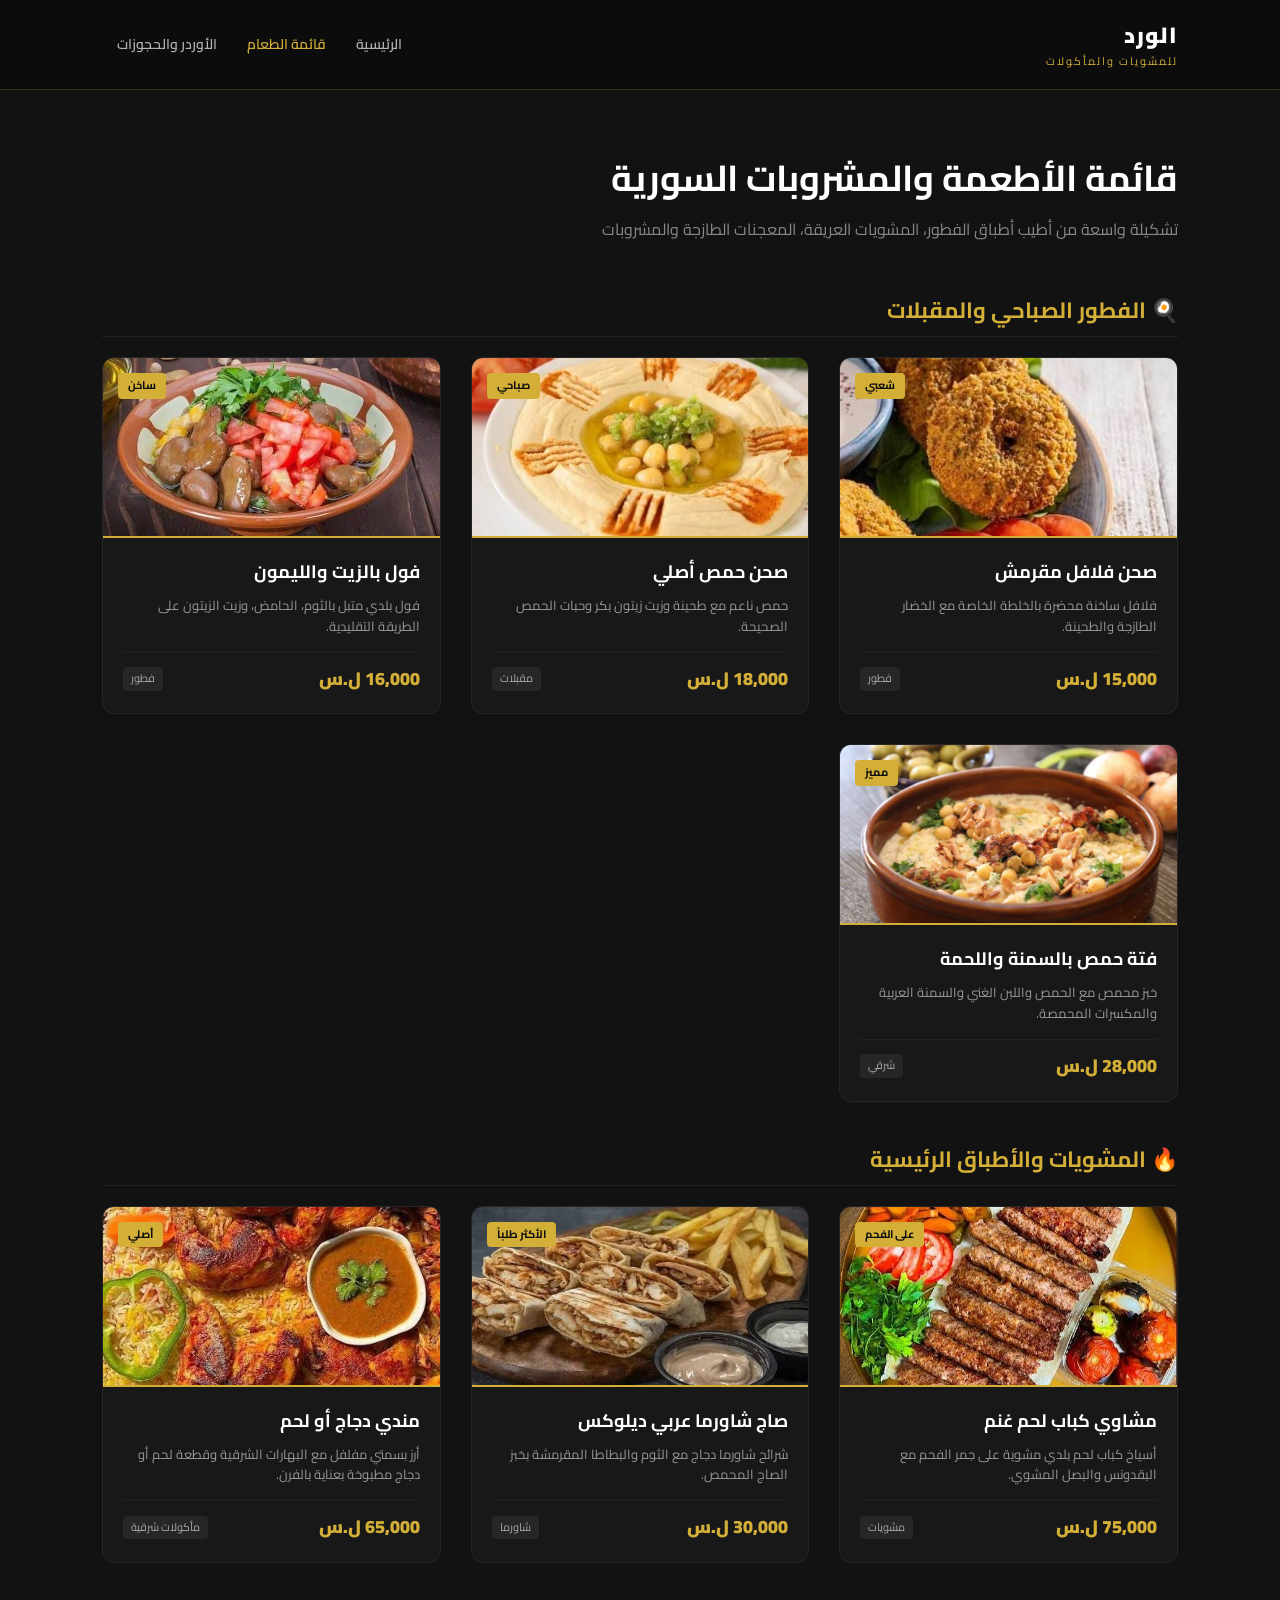
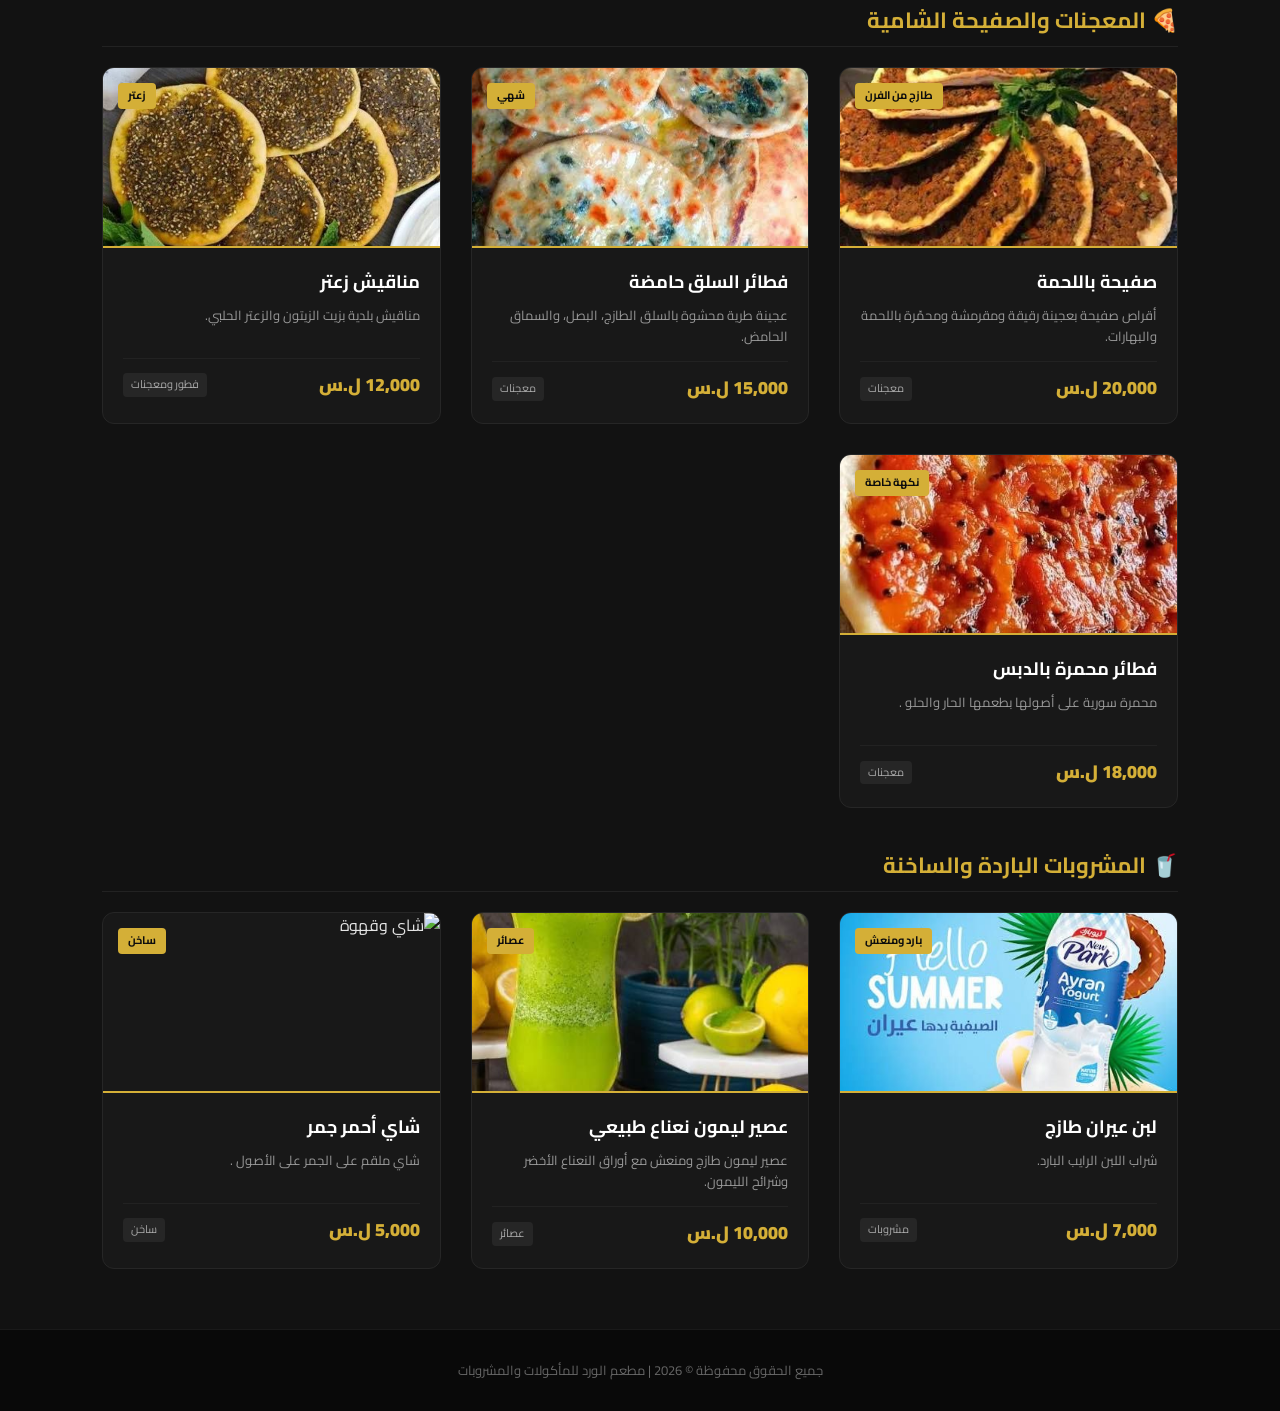
==== menu.html @ 58555790 "Add files via upload" ====
<!DOCTYPE html>
<html lang="ar" dir="rtl">

<head>
    <meta charset="UTF-8">
    <meta name="viewport" content="width=device-width, initial-scale=1.0">
    <title>مطعم الورد | قائمة الطعام والمشروبات</title>
    <link rel="stylesheet" href="style.css">
    <link href="https://fonts.googleapis.com/css2?family=Cairo:wght@300;400;600;700;900&display=swap" rel="stylesheet">
</head>

<body>

    <header class="navbar">
        <div class="logo">الورد <span>للمشويات والمأكولات</span></div>
        <nav class="nav-links">
            <a href="index.html">الرئيسية</a>
            <a href="menu.html" class="active">قائمة الطعام</a>
            <a href="order.html">الأوردر والحجوزات</a>
        </nav>
    </header>

    <div class="page-container">
        <div class="section-title">
            <h2>قائمة الأطعمة والمشروبات السورية</h2>
            <p>تشكيلة واسعة من أطيب أطباق الفطور، المشويات العريقة، المعجنات الطازجة والمشروبات</p>
        </div>

        <!-- قسم الفطور الصباحي والمقبلات -->
        <h3 class="category-heading">🍳 الفطور الصباحي والمقبلات</h3>
        <div class="menu-grid">
            <div class="menu-card">
                <div class="dish-badge">شعبي</div>
                <img src="images/فلافل.jpg" alt="فلافل" class="dish-photo">
                <div class="dish-info">
                    <h3>صحن فلافل مقرمش</h3>
                    <p>فلافل ساخنة محضرة بالخلطة الخاصة مع الخضار الطازجة والطحينة.</p>
                    <div class="dish-footer"><span class="price">15,000 ل.س</span><span class="dish-tag">فطور</span></div>
                </div>
            </div>

            <div class="menu-card">
                <div class="dish-badge">صباحي</div>
                <img src="images/حمص.jpg" alt="حمص" class="dish-photo">
                <div class="dish-info">
                    <h3>صحن حمص أصلي</h3>
                    <p>حمص ناعم مع طحينة وزيت زيتون بكر وحبات الحمص الصحيحة.</p>
                    <div class="dish-footer"><span class="price">18,000 ل.س</span><span class="dish-tag">مقبلات</span></div>
                </div>
            </div>

            <div class="menu-card">
                <div class="dish-badge">ساخن</div>
                <img src="images/فول.jpg" alt="فول" class="dish-photo">
                <div class="dish-info">
                    <h3>فول بالزيت والليمون</h3>
                    <p>فول بلدي متبل بالثوم، الحامض، وزيت الزيتون على الطريقة التقليدية.</p>
                    <div class="dish-footer"><span class="price">16,000 ل.س</span><span class="dish-tag">فطور</span></div>
                </div>
            </div>

            <div class="menu-card">
                <div class="dish-badge">مميز</div>
                <img src="images/فتة.jpg" alt="فتة" class="dish-photo">
                <div class="dish-info">
                    <h3>فتة حمص بالسمنة واللحمة</h3>
                    <p>خبز محمص مع الحمص واللبن الغني والسمنة العربية والمكسرات المحمصة.</p>
                    <div class="dish-footer"><span class="price">28,000 ل.س</span><span class="dish-tag">شرقي</span></div>
                </div>
            </div>
        </div>

        <!-- قسم المشويات والأطباق الرئيسية -->
        <h3 class="category-heading">🔥 المشويات والأطباق الرئيسية</h3>
        <div class="menu-grid">
            <div class="menu-card">
                <div class="dish-badge">على الفحم</div>
                <img src="images/كباب.jpg" alt="كباب" class="dish-photo">
                <div class="dish-info">
                    <h3>مشاوي كباب لحم غنم</h3>
                    <p>أسياخ كباب لحم بلدي مشوية على جمر الفحم مع البقدونس والبصل المشوي.</p>
                    <div class="dish-footer"><span class="price">75,000 ل.س</span><span class="dish-tag">مشويات</span></div>
                </div>
            </div>

            <div class="menu-card">
                <div class="dish-badge">الأكثر طلباً</div>
                <img src="images/شاورما.jpg" alt="شاورما" class="dish-photo">
                <div class="dish-info">
                    <h3>صاج شاورما عربي ديلوكس</h3>
                    <p>شرائح شاورما دجاج مع الثوم والبطاطا المقرمشة بخبز الصاج المحمص.</p>
                    <div class="dish-footer"><span class="price">30,000 ل.س</span><span class="dish-tag">شاورما</span></div>
                </div>
            </div>

            <div class="menu-card">
                <div class="dish-badge">أصلي</div>
                <img src="images/مندي.jpg" alt="مندي" class="dish-photo">
                <div class="dish-info">
                    <h3>مندي دجاج أو لحم</h3>
                    <p>أرز بسمتي مفلفل مع البهارات الشرقية وقطعة لحم أو دجاج مطبوخة بعناية بالفرن.</p>
                    <div class="dish-footer"><span class="price">65,000 ل.س</span><span class="dish-tag">مأكولات شرقية</span></div>
                </div>
            </div>
        </div>

        <!-- قسم المعجنات والصفيحة -->
        <h3 class="category-heading">🍕 المعجنات والصفيحة الشامية</h3>
        <div class="menu-grid">
            <div class="menu-card">
                <div class="dish-badge">طازج من الفرن</div>
                <img src="images/صفيحة.jpg" alt="صفيحة" class="dish-photo">
                <div class="dish-info">
                    <h3>صفيحة باللحمة</h3>
                    <p>أقراص صفيحة بعجينة رقيقة ومقرمشة ومحمّرة باللحمة والبهارات.</p>
                    <div class="dish-footer"><span class="price">20,000 ل.س</span><span class="dish-tag">معجنات</span></div>
                </div>
            </div>

            <div class="menu-card">
                <div class="dish-badge">شهي</div>
                <img src="images/سلق.jpg" alt="سلق" class="dish-photo">
                <div class="dish-info">
                    <h3>فطائر السلق حامضة</h3>
                    <p>عجينة طرية محشوة بالسلق الطازج، البصل، والسماق الحامض.</p>
                    <div class="dish-footer"><span class="price">15,000 ل.س</span><span class="dish-tag">معجنات</span></div>
                </div>
            </div>

            <div class="menu-card">
                <div class="dish-badge"> زعتر</div>
                <img src="images/زعتر.jpg" alt="زعتر" class="dish-photo">
                <div class="dish-info">
                    <h3>مناقيش زعتر</h3>
                    <p>مناقيش بلدية بزيت الزيتون والزعتر الحلبي.</p>
                    <div class="dish-footer"><span class="price">12,000 ل.س</span><span class="dish-tag">فطور ومعجنات</span></div>
                </div>
            </div>

            <div class="menu-card">
                <div class="dish-badge">نكهة خاصة</div>
                <img src="images/محمرة.jpg" alt="محمرة" class="dish-photo">
                <div class="dish-info">
                    <h3>فطائر محمرة بالدبس </h3>
                    <p>محمرة سورية على أصولها بطعمها الحار والحلو .</p>
                    <div class="dish-footer"><span class="price">18,000 ل.س</span><span class="dish-tag">معجنات</span></div>
                </div>
            </div>
        </div>

        <!-- قسم المشروبات الباردة والساخنة -->
        <h3 class="category-heading">🥤 المشروبات الباردة والساخنة</h3>
        <div class="menu-grid">
            <div class="menu-card">
                <div class="dish-badge">بارد ومنعش</div>
                <img src="images/عيران.jpg" alt="لبن عيران" class="dish-photo">
                <div class="dish-info">
                    <h3>لبن عيران طازج</h3>
                    <p>شراب اللبن الرايب البارد.</p>
                    <div class="dish-footer"><span class="price">7,000 ل.س</span><span class="dish-tag">مشروبات</span></div>
                </div>
            </div>

            <div class="menu-card">
                <div class="dish-badge">عصائر</div>
                <img src="images/عصير.jpg" alt="عصير طازج" class="dish-photo">
                <div class="dish-info">
                    <h3>عصير ليمون نعناع طبيعي</h3>
                    <p>عصير ليمون طازج ومنعش مع أوراق النعناع الأخضر وشرائح الليمون.</p>
                    <div class="dish-footer"><span class="price">10,000 ل.س</span><span class="dish-tag">عصائر</span></div>
                </div>
            </div>

            <div class="menu-card">
                <div class="dish-badge">ساخن</div>
                <img src="https://images.unsplash.com/photo-1576092768241-dec231879fc3?w=500" alt="شاي وقهوة" class="dish-photo">
                <div class="dish-info">
                    <h3>شاي أحمر جمر </h3>
                    <p>شاي ملقم على الجمر على الأصول .</p>
                    <div class="dish-footer"><span class="price">5,000 ل.س</span><span class="dish-tag">ساخن</span></div>
                </div>
            </div>
        </div>

    </div>

    <footer>
        <p>جميع الحقوق محفوظة © 2026 | مطعم الورد للمأكولات والمشروبات</p>
    </footer>

</body>

</html>
---- style.css ----
* {
    margin: 0;
    padding: 0;
    box-sizing: border-box;
    font-family: 'Cairo', sans-serif;
    scroll-behavior: smooth;
}

body {
    background-color: #0d0d0d;
    color: #e5e5e5;
    line-height: 1.6;
}

/* الشريط العلوي */
.navbar {
    display: flex;
    justify-content: space-between;
    align-items: center;
    padding: 18px 8%;
    background: rgba(13, 13, 13, 0.95);
    position: sticky;
    top: 0;
    backdrop-filter: blur(10px);
    border-bottom: 1px solid rgba(212, 175, 55, 0.2);
    z-index: 1000;
}

.logo {
    font-size: 22px;
    font-weight: 900;
    color: #fff;
    letter-spacing: 1px;
}

.logo span {
    display: block;
    font-size: 11px;
    color: #d4af37;
    font-weight: 400;
    letter-spacing: 2px;
}

.nav-links {
    display: flex;
    align-items: center;
}

.nav-links a {
    color: #b3b3b3;
    text-decoration: none;
    margin: 0 15px;
    font-weight: 600;
    transition: color 0.3s;
    font-size: 14px;
}

.nav-links a:hover,
.nav-links a.active {
    color: #d4af37;
}

/* الأزرار العامة */
.btn-primary {
    background: #d4af37;
    color: #0d0d0d;
    padding: 12px 30px;
    border-radius: 6px;
    text-decoration: none;
    font-weight: 700;
    transition: background 0.3s;
}

.btn-primary:hover {
    background: #e6c547;
}

.btn-outline {
    background: transparent;
    color: #fff;
    border: 1px solid #d4af37;
    padding: 12px 30px;
    border-radius: 6px;
    text-decoration: none;
    font-weight: 700;
    transition: background 0.3s;
}

.btn-outline:hover {
    background: rgba(212, 175, 55, 0.1);
}

/* الصفحة الرئيسية */
.hero {
    height: 90vh;
    display: flex;
    align-items: center;
    justify-content: center;
    text-align: center;
    padding: 0 20px;
    background: linear-gradient(rgba(13, 13, 13, 0.75), rgba(13, 13, 13, 0.95)),
        radial-gradient(circle at center, #261f0c 0%, #0d0d0d 85%);
}

.hero-content {
    max-width: 750px;
}

.badge {
    display: inline-block;
    background: rgba(212, 175, 55, 0.15);
    color: #d4af37;
    padding: 6px 16px;
    border-radius: 20px;
    font-size: 14px;
    font-weight: 600;
    margin-bottom: 20px;
    border: 1px solid rgba(212, 175, 55, 0.3);
}

.hero-content h1 {
    font-size: 50px;
    font-weight: 900;
    margin-bottom: 20px;
    color: #fff;
}

.hero-content h1 span {
    color: #d4af37;
}

.hero-content p {
    font-size: 18px;
    color: #b3b3b3;
    margin-bottom: 35px;
}

.hero-btns {
    display: flex;
    justify-content: center;
    gap: 15px;
}

/* ميزات المطعم بالصفحة الرئيسية */
.features-section {
    padding: 80px 8%;
    background: #121212;
    text-align: center;
}

.section-title {
    margin-bottom: 50px;
}

.section-title h2 {
    font-size: 36px;
    color: #fff;
    margin-bottom: 10px;
}

.section-title p {
    color: #888;
}

.features-grid {
    display: grid;
    grid-template-columns: repeat(auto-fit, minmax(250px, 1fr));
    gap: 30px;
}

.feature-box {
    background: #181818;
    border: 1px solid #262626;
    padding: 30px;
    border-radius: 10px;
    transition: transform 0.3s;
}

.feature-box:hover {
    transform: translateY(-5px);
    border-color: #d4af37;
}

.feature-box h3 {
    color: #d4af37;
    font-size: 20px;
    margin-bottom: 12px;
}

.feature-box p {
    color: #999;
    font-size: 14px;
}

/* صفحات القائمة والأوردر */
.page-container {
    padding: 60px 8%;
    background: #121212;
    min-height: 80vh;
}

.menu-grid {
    display: grid;
    grid-template-columns: repeat(auto-fit, minmax(280px, 1fr));
    gap: 30px;
}

.menu-card {
    background: #181818;
    border: 1px solid #262626;
    border-radius: 12px;
    overflow: hidden;
    position: relative;
    transition: transform 0.3s, border-color 0.3s;
}

.menu-card:hover {
    transform: translateY(-6px);
    border-color: #d4af37;
}

.dish-badge {
    position: absolute;
    top: 15px;
    left: 15px;
    background: #d4af37;
    color: #0d0d0d;
    font-size: 11px;
    font-weight: 700;
    padding: 4px 10px;
    border-radius: 4px;
    z-index: 2;
}
.dish-img {
    height: 180px;
    background-size: cover;
    background-position: center;
    background-color: #222;
}

/* ألوان مؤقتة لأماكن صور الأطباق الجديدة */
.img-falafel {
    background-color: #3b2a14;
}

.img-msabaha {
    background-color: #3b3724;
}

.img-fatteh {
    background-color: #3b2014;
}

.img-pizza {
    background-color: #3b1414;
}

.img-fatayer {
    background-color: #313814;
}

.img-shawarma {
    background-color: #2a2312;
}

.img-chicken {
    background-color: #381a14;
}

.dish-info {
    padding: 20px;
    text-align: right;
}

.dish-info h3 {
    font-size: 18px;
    color: #fff;
    margin-bottom: 8px;
}

.dish-info p {
    color: #999;
    font-size: 13px;
    margin-bottom: 15px;
    min-height: 38px;
}

.dish-footer {
    display: flex;
    justify-content: space-between;
    align-items: center;
    border-top: 1px solid #222;
    padding-top: 12px;
}

.price {
    font-size: 18px;
    font-weight: 900;
    color: #d4af37;
}

.dish-tag {
    background: #262626;
    color: #aaa;
    font-size: 11px;
    padding: 3px 8px;
    border-radius: 4px;
}

/* النماذج (الأوردر والحجز) */
.forms-wrapper {
    display: grid;
    grid-template-columns: repeat(auto-fit, minmax(320px, 1fr));
    gap: 40px;
    max-width: 1000px;
    margin: 0 auto;
}

.form-container {
    background: #181818;
    border: 1px solid #262626;
    border-radius: 12px;
    padding: 35px;
    text-align: center;
}

.section-tag {
    display: inline-block;
    color: #d4af37;
    background: rgba(212, 175, 55, 0.1);
    padding: 4px 14px;
    border-radius: 20px;
    font-size: 12px;
    font-weight: 600;
    margin-bottom: 10px;
}

.form-container h2 {
    color: #fff;
    font-size: 24px;
    margin-bottom: 8px;
}

.form-container p {
    color: #888;
    margin-bottom: 25px;
    font-size: 13px;
}

.action-form {
    text-align: right;
}

.form-group {
    margin-bottom: 16px;
}

.form-group label {
    display: block;
    color: #b3b3b3;
    margin-bottom: 6px;
    font-size: 13px;
}

.form-group input,
.form-group select {
    width: 100%;
    padding: 11px 14px;
    background: #121212;
    border: 1px solid #333;
    border-radius: 6px;
    color: #fff;
    font-size: 14px;
    outline: none;
    transition: border-color 0.3s;
}

.form-group input:focus,
.form-group select:focus {
    border-color: #d4af37;
}

.submit-btn {
    width: 100%;
    background: #d4af37;
    color: #0d0d0d;
    border: none;
    padding: 13px;
    border-radius: 6px;
    font-size: 15px;
    font-weight: 700;
    cursor: pointer;
    transition: background 0.3s;
    margin-top: 10px;
}

.submit-btn:hover {
    background: #e6c547;
}

/* التذييل */
footer {
    text-align: center;
    padding: 30px;
    background: #090909;
    color: #666;
    font-size: 13px;
    border-top: 1px solid #1a1a1a;
}

.footer-sub {
    margin-top: 5px;
    color: #d4af37;
    font-size: 12px;
}

.category-heading {

    color: #d4af37;
    font-size: 22px;
    margin: 40px 0 20px 0;
    text-align: right;
    border-bottom: 1px solid #222;
    padding-bottom: 8px;
}

/* تنسيق مربعات الصور في قائمة الطعام */
.dish-img {
    width: 100%;
    height: 160px;
    background-size: cover;
    background-position: center;
    background-color: #222;
}

/* صور الفطور والمقبلات */
/* ربط صور الأطباق من مجلد images مباشرة */
.img-falafel {
    background-image: url('images/falafel.jpg');
    background-size: cover;
    background-position: center;
}

.img-hpmmos {
    background-image: url('images/hpmmos.jpg');
    background-size: cover;
    background-position: center;
}

.img-fool {
    background-image: url('images/fool.jpg');
    background-size: cover;
    background-position: center;
}

.img-fatehwithlahma {
    background-image: url('images/fatehwithlahma.jpg');
    background-size: cover;
    background-position: center;
}

.img-laban {
    background-image: url('images/laban.jpg');
    background-size: cover;
    background-position: center;
}
.img-kabab {
    background-image: url('images/kabab.jpg');
    background-size: cover;
    background-position: center;
}

.img-shawarma {
    background-image: url('images/shawarma.jpg');
    background-size: cover;
    background-position: center;
}

.img-minde {
    background-image: url('images/minde.jpg');
    background-size: cover;
    background-position: center;
}

.img-sfeha {
    background-image: url('images/sfeha.jpg');
    background-size: cover;
    background-position: center;
}

.img-sabanikh {
    background-image: url('images/sabanikh.jpg');
    background-size: cover;
    background-position: center;
}

.img-zaater {
    background-image: url('images/zaater.jpg');
    background-size: cover;
    background-position: center;
}

.img-mohamara {
    background-image: url('images/mohamara.jpg');
    background-size: cover;
    background-position: center;
}

/* تنسيق الصور المباشرة في قائمة الطعام */
.dish-photo {
    width: 100%;
    height: 180px;
    object-fit: cover;
    border-bottom: 2px solid #d4af37;
}

.dish-photo {
    width: 100%;
    height: 180px;
    object-fit: cover;
    border-bottom: 2px solid #d4af37;
    display: block;
}

/* ==========================================
   تنسيقات صفحة السلة والحجوزات (مطعم الربيع)
   ========================================== */

.cart-section,
.order-tracker,
.reservation-section {
    background: #111;
    border: 1px solid #d4af37;
    padding: 25px;
    border-radius: 12px;
    margin-bottom: 30px;
    color: #fff;
    box-shadow: 0 4px 15px rgba(212, 175, 55, 0.1);
}

.order-tracker {
    margin-bottom: 30px;
}

.tracker-box {
    display: flex;
    justify-content: space-between;
    align-items: center;
    background: #1a1a1a;
    padding: 15px 20px;
    border-radius: 8px;
    border-right: 4px solid #d4af37;
}

.tracker-box h4 {
    color: #d4af37;
    margin: 0 0 5px 0;
}

.tracker-box p {
    margin: 0;
    font-size: 13px;
    color: #aaa;
}

.counter-badge {
    font-size: 24px;
    font-weight: bold;
    background: #d4af37;
    color: #000;
    padding: 5px 18px;
    border-radius: 6px;
}

.cart-items-list {
    margin: 15px 0;
    max-height: 220px;
    overflow-y: auto;
    border-top: 1px solid #333;
    border-bottom: 1px solid #333;
    padding: 10px 0;
}

.empty-cart-text {
    color: #777;
    text-align: center;
    margin: 0;
}

.cart-item-row {
    display: flex;
    justify-content: space-between;
    align-items: center;
    margin-bottom: 12px;
    font-size: 14px;
    background: #181818;
    padding: 8px 12px;
    border-radius: 6px;
}

.cart-item-controls {
    display: flex;
    align-items: center;
    gap: 10px;
}

.remove-item-btn {
    background: #a00;
    color: #fff;
    border: none;
    padding: 2px 8px;
    border-radius: 4px;
    cursor: pointer;
    font-size: 12px;
    transition: background 0.3s;
}

.remove-item-btn:hover {
    background: #c00;
}

.cart-total {
    font-size: 18px;
    font-weight: bold;
    color: #d4af37;
    margin: 15px 0;
    text-align: left;
}

.add-cart-btn {
    background: #333;
    border: 1px solid #d4af37;
}

.reservation-section {
    margin-top: 40px;
}

.reservation-desc {
    color: #aaa;
    font-size: 14px;
    margin-bottom: 20px;
}

.reservation-grid {
    display: grid;
    grid-template-columns: 1fr 1fr;
    gap: 15px;
}

.custom-select {
    width: 100%;
    padding: 12px;
    background: #1a1a1a;
    border: 1px solid #333;
    color: #fff;
    border-radius: 6px;
}

.reservation-submit-btn {
    margin-top: 10px;
}

/* التجاوب مع الشاشات الصغيرة */
@media (max-width: 768px) {
    .reservation-grid {
        grid-template-columns: 1fr;
    }

    .tracker-box {
        flex-direction: column;
        align-items: flex-start;
        gap: 10px;
    }

    .counter-badge {
        align-self: flex-end;
    }
}

/* ==========================================
   تنسيقات شريط العروض والتنبيهات
   ========================================== */
   .promo-banner {
    display: flex;
    align-items: center;
    gap: 20px;
    background: linear-gradient(135deg, #1a1a1a 0%, #111 100%);
    border: 1px solid #d4af37;
    padding: 20px 25px;
    border-radius: 12px;
    margin-bottom: 30px;
    box-shadow: 0 4px 20px rgba(212, 175, 55, 0.15);
    position: relative;
    overflow: hidden;
}

.promo-banner::before {
    content: '';
    position: absolute;
    right: 0;
    top: 0;
    height: 100%;
    width: 4px;
    background: #d4af37;
}

.promo-icon {
    font-size: 32px;
    background: rgba(212, 175, 55, 0.1);
    padding: 12px;
    border-radius: 50%;
    display: flex;
    align-items: center;
    justify-content: center;
    border: 1px solid rgba(212, 175, 55, 0.3);
}

.promo-text h4 {
    color: #d4af37;
    margin: 0 0 5px 0;
    font-size: 18px;
}

.promo-text p {
    margin: 0;
    color: #ccc;
    font-size: 14px;
    line-height: 1.5;
}

/* للتجاوب مع الهواتف المحمولة */
@media (max-width: 768px) {
    .promo-banner {
        flex-direction: column;
        text-align: center;
        gap: 12px;
    }
}

/* ==========================================
   تنسيقات صفحة الدفع الإلكتروني (شام كاش)
   ========================================== */

.payment-wrapper {
    display: grid;
    grid-template-columns: 1fr 1fr;
    gap: 30px;
}

.summary-box {
    background: #151515;
}

.payment-summary-content {
    margin: 15px 0;
    max-height: 250px;
    overflow-y: auto;
    border-top: 1px solid #333;
    border-bottom: 1px solid #333;
    padding: 12px 0;
}

.payment-items-list {
    list-style: none;
    padding: 0;
    margin: 0;
}

.payment-items-list li {
    display: flex;
    justify-content: space-between;
    font-size: 14px;
    color: #ddd;
    margin-bottom: 10px;
    background: #1e1e1e;
    padding: 8px 12px;
    border-radius: 6px;
}

.shamcash-box {
    background: #1a1a1a;
    border: 1px dashed #d4af37;
    padding: 15px;
    border-radius: 8px;
    margin-bottom: 15px;
}

.shamcash-info p {
    margin: 0 0 8px 0;
    font-size: 13px;
    color: #ccc;
}

.highlight-id {
    color: #d4af37;
    font-weight: bold;
    letter-spacing: 1px;
}

.instructions-text {
    font-size: 12px !important;
    color: #888 !important;
}

.payment-submit-btn {
    background: linear-gradient(135deg, #d4af37 0%, #aa8c2c 100%);
    color: #000;
    font-weight: bold;
}

.payment-submit-btn:hover {
    background: linear-gradient(135deg, #e5c158 0%, #d4af37 100%);
}

/* التجاوب مع الشاشات الصغيرة */
@media (max-width: 768px) {
    .payment-wrapper {
        grid-template-columns: 1fr;
    }
}
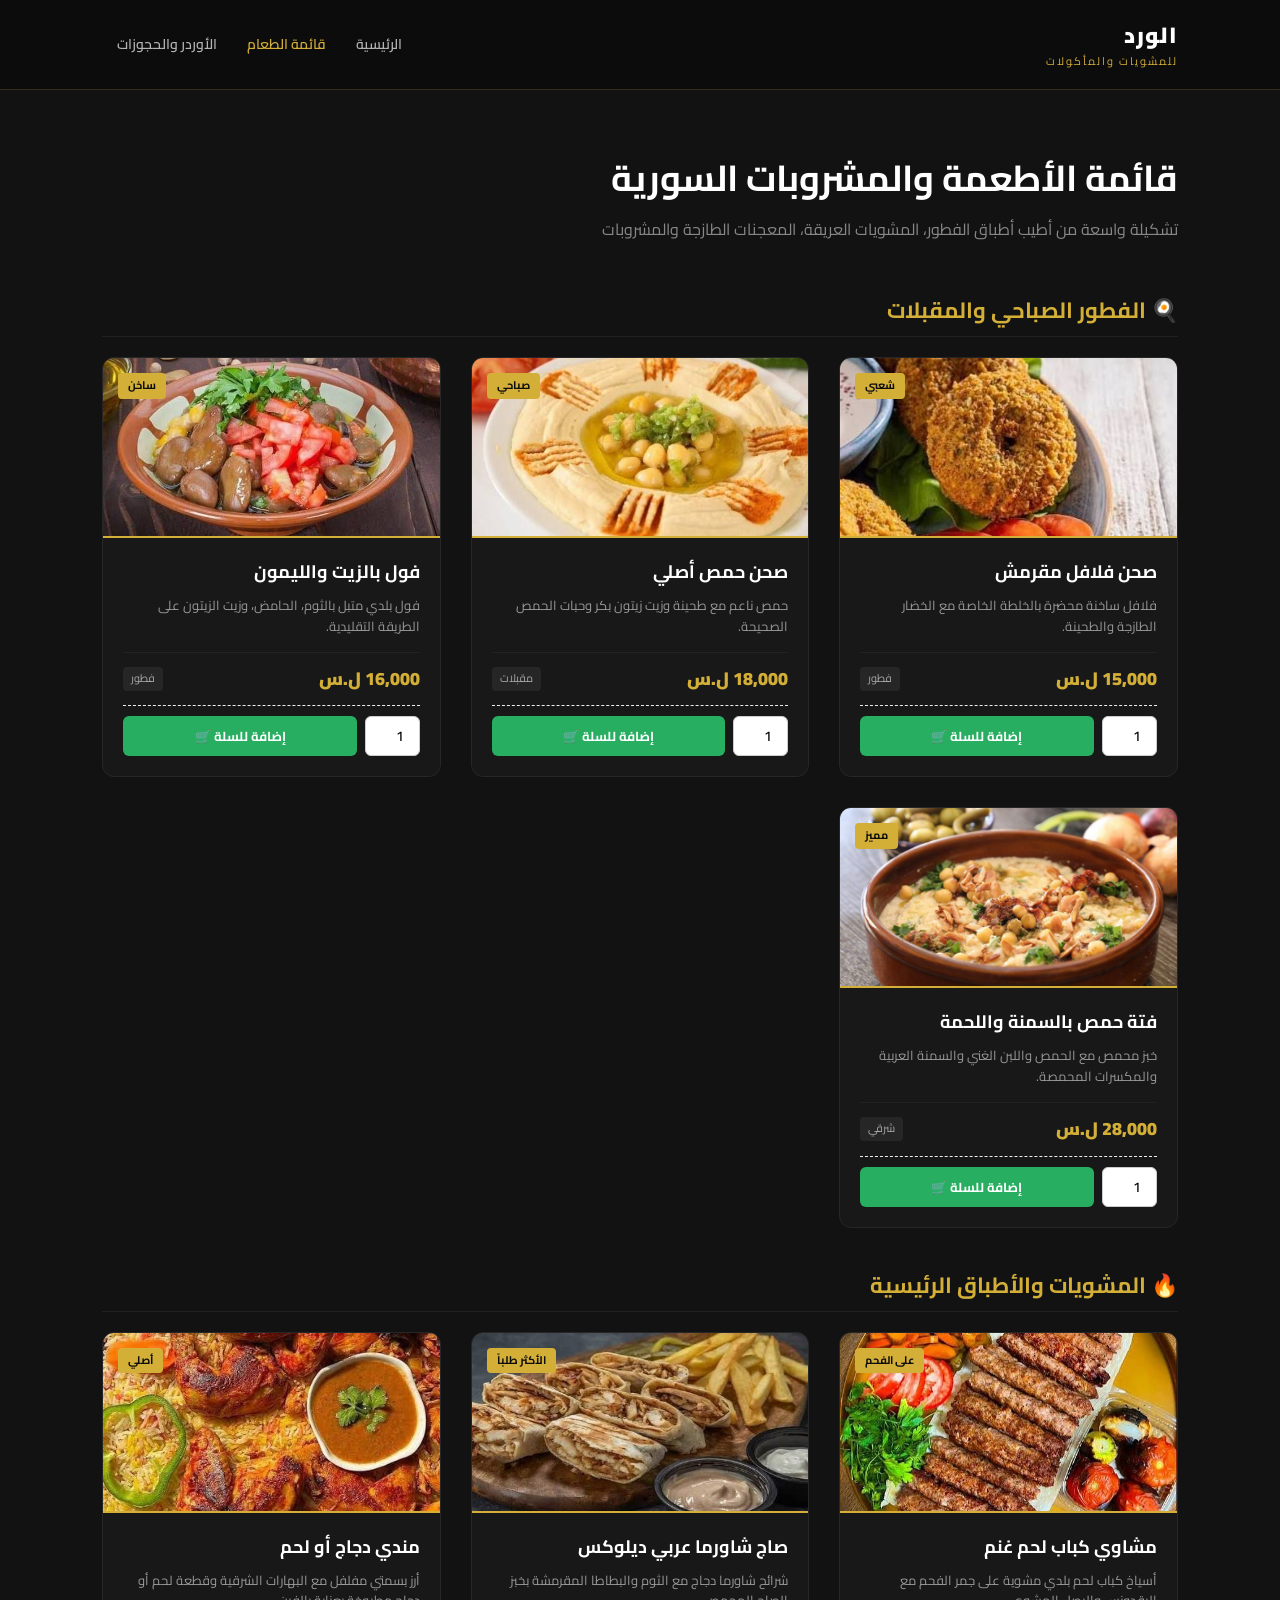
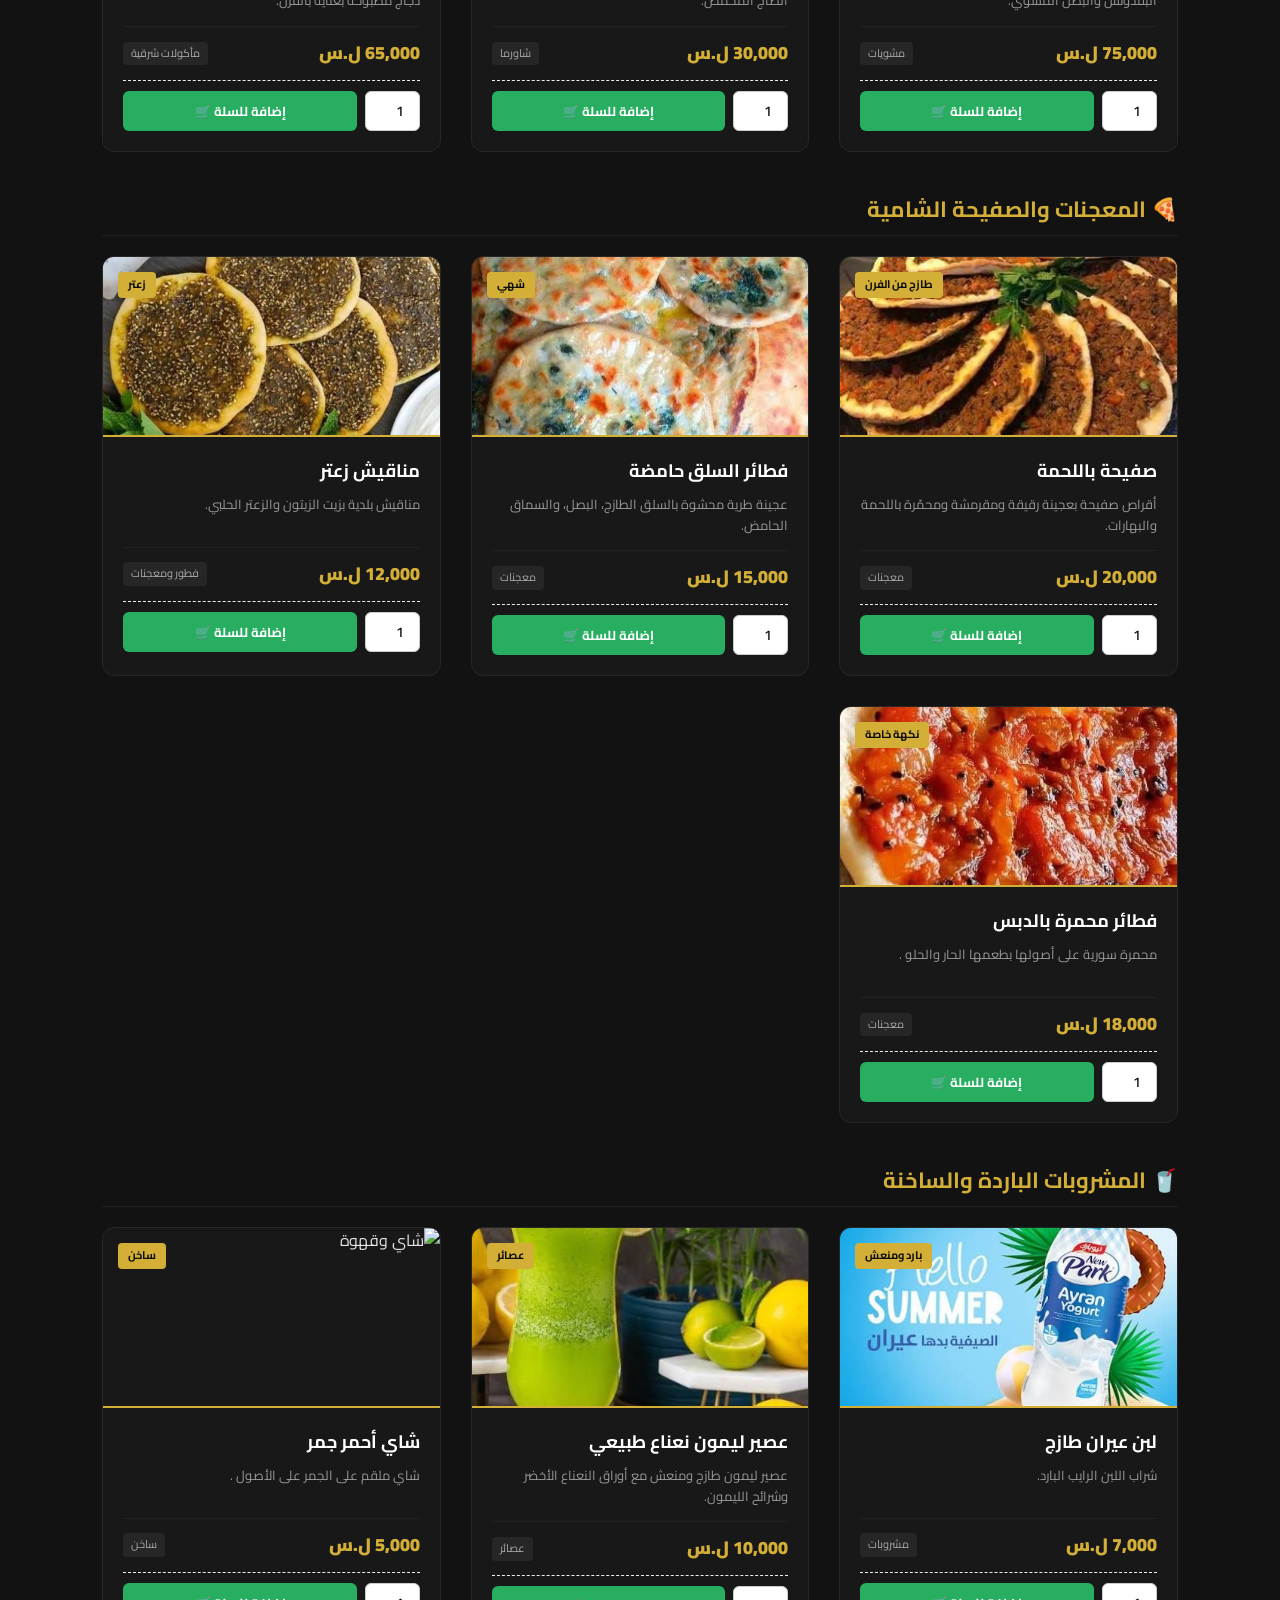
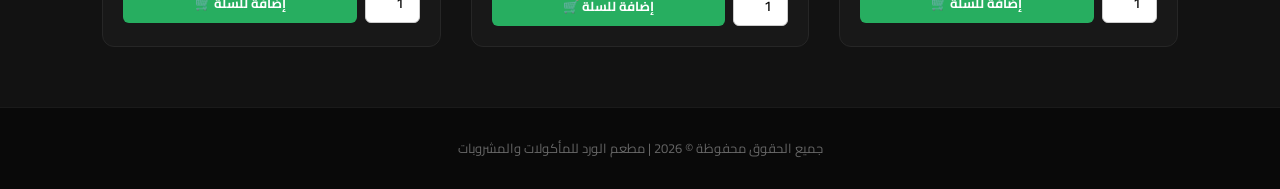
==== commit a008551a: "Add files via upload" ====
--- a/menu.html
+++ b/menu.html
@@ -7,6 +7,78 @@
     <title>مطعم الورد | قائمة الطعام والمشروبات</title>
     <link rel="stylesheet" href="style.css">
     <link href="https://fonts.googleapis.com/css2?family=Cairo:wght@300;400;600;700;900&display=swap" rel="stylesheet">
+    <style>
+        /* تنسيق أزرار التحكم بالطلب داخل كروت المنيو */
+        .order-action-box {
+            margin-top: 12px;
+            padding-top: 10px;
+            border-top: 1px dashed #eee;
+            display: flex;
+            gap: 8px;
+            align-items: center;
+        }
+
+        .qty-input {
+            width: 55px;
+            padding: 6px;
+            border: 1px solid #ccc;
+            border-radius: 6px;
+            text-align: center;
+            font-family: 'Cairo', sans-serif;
+            font-size: 14px;
+            font-weight: 600;
+        }
+
+        .add-to-cart-btn {
+            flex: 1;
+            background-color: #27ae60;
+            color: white;
+            border: none;
+            padding: 8px;
+            border-radius: 6px;
+            cursor: pointer;
+            font-family: 'Cairo', sans-serif;
+            font-weight: 700;
+            font-size: 13px;
+            transition: background-color 0.2s ease;
+        }
+
+        .add-to-cart-btn:hover {
+            background-color: #219150;
+        }
+
+        /* شريط التنبيه العائم لإكمال الطلب */
+        .cart-floating-bar {
+            position: fixed;
+            bottom: 20px;
+            left: 50%;
+            transform: translateX(-50%);
+            background-color: #1e272e;
+            color: white;
+            padding: 12px 25px;
+            border-radius: 50px;
+            box-shadow: 0 8px 25px rgba(0,0,0,0.3);
+            display: none;
+            align-items: center;
+            gap: 15px;
+            z-index: 1000;
+            font-family: 'Cairo', sans-serif;
+        }
+
+        .cart-floating-bar a {
+            background-color: #d4af37;
+            color: #1e272e;
+            text-decoration: none;
+            padding: 6px 15px;
+            border-radius: 20px;
+            font-weight: 700;
+            font-size: 13px;
+        }
+
+        .cart-floating-bar a:hover {
+            background-color: #f1c40f;
+        }
+    </style>
 </head>
 
 <body>
@@ -36,6 +108,10 @@
                     <h3>صحن فلافل مقرمش</h3>
                     <p>فلافل ساخنة محضرة بالخلطة الخاصة مع الخضار الطازجة والطحينة.</p>
                     <div class="dish-footer"><span class="price">15,000 ل.س</span><span class="dish-tag">فطور</span></div>
+                    <div class="order-action-box">
+                        <input type="number" value="1" min="1" max="20" class="qty-input" id="qty_falafel">
+                        <button class="add-to-cart-btn" onclick="addToCartFromMenu('صحن فلافل مقرمش', 15000, 'qty_falafel')">إضافة للسلة 🛒</button>
+                    </div>
                 </div>
             </div>
 
@@ -46,6 +122,10 @@
                     <h3>صحن حمص أصلي</h3>
                     <p>حمص ناعم مع طحينة وزيت زيتون بكر وحبات الحمص الصحيحة.</p>
                     <div class="dish-footer"><span class="price">18,000 ل.س</span><span class="dish-tag">مقبلات</span></div>
+                    <div class="order-action-box">
+                        <input type="number" value="1" min="1" max="20" class="qty-input" id="qty_hummus">
+                        <button class="add-to-cart-btn" onclick="addToCartFromMenu('صحن حمص أصلي', 18000, 'qty_hummus')">إضافة للسلة 🛒</button>
+                    </div>
                 </div>
             </div>
 
@@ -56,6 +136,10 @@
                     <h3>فول بالزيت والليمون</h3>
                     <p>فول بلدي متبل بالثوم، الحامض، وزيت الزيتون على الطريقة التقليدية.</p>
                     <div class="dish-footer"><span class="price">16,000 ل.س</span><span class="dish-tag">فطور</span></div>
+                    <div class="order-action-box">
+                        <input type="number" value="1" min="1" max="20" class="qty-input" id="qty_foul">
+                        <button class="add-to-cart-btn" onclick="addToCartFromMenu('فول بالزيت والليمون', 16000, 'qty_foul')">إضافة للسلة 🛒</button>
+                    </div>
                 </div>
             </div>
 
@@ -66,6 +150,10 @@
                     <h3>فتة حمص بالسمنة واللحمة</h3>
                     <p>خبز محمص مع الحمص واللبن الغني والسمنة العربية والمكسرات المحمصة.</p>
                     <div class="dish-footer"><span class="price">28,000 ل.س</span><span class="dish-tag">شرقي</span></div>
+                    <div class="order-action-box">
+                        <input type="number" value="1" min="1" max="20" class="qty-input" id="qty_fatteh">
+                        <button class="add-to-cart-btn" onclick="addToCartFromMenu('فتة حمص بالسمنة واللحمة', 28000, 'qty_fatteh')">إضافة للسلة 🛒</button>
+                    </div>
                 </div>
             </div>
         </div>
@@ -80,6 +168,10 @@
                     <h3>مشاوي كباب لحم غنم</h3>
                     <p>أسياخ كباب لحم بلدي مشوية على جمر الفحم مع البقدونس والبصل المشوي.</p>
                     <div class="dish-footer"><span class="price">75,000 ل.س</span><span class="dish-tag">مشويات</span></div>
+                    <div class="order-action-box">
+                        <input type="number" value="1" min="1" max="20" class="qty-input" id="qty_kebab">
+                        <button class="add-to-cart-btn" onclick="addToCartFromMenu('مشاوي كباب لحم غنم', 75000, 'qty_kebab')">إضافة للسلة 🛒</button>
+                    </div>
                 </div>
             </div>
 
@@ -90,6 +182,10 @@
                     <h3>صاج شاورما عربي ديلوكس</h3>
                     <p>شرائح شاورما دجاج مع الثوم والبطاطا المقرمشة بخبز الصاج المحمص.</p>
                     <div class="dish-footer"><span class="price">30,000 ل.س</span><span class="dish-tag">شاورما</span></div>
+                    <div class="order-action-box">
+                        <input type="number" value="1" min="1" max="20" class="qty-input" id="qty_shawarma">
+                        <button class="add-to-cart-btn" onclick="addToCartFromMenu('صاج شاورما عربي ديلوكس', 30000, 'qty_shawarma')">إضافة للسلة 🛒</button>
+                    </div>
                 </div>
             </div>
 
@@ -100,6 +196,10 @@
                     <h3>مندي دجاج أو لحم</h3>
                     <p>أرز بسمتي مفلفل مع البهارات الشرقية وقطعة لحم أو دجاج مطبوخة بعناية بالفرن.</p>
                     <div class="dish-footer"><span class="price">65,000 ل.س</span><span class="dish-tag">مأكولات شرقية</span></div>
+                    <div class="order-action-box">
+                        <input type="number" value="1" min="1" max="20" class="qty-input" id="qty_mandi">
+                        <button class="add-to-cart-btn" onclick="addToCartFromMenu('مندي دجاج أو لحم', 65000, 'qty_mandi')">إضافة للسلة 🛒</button>
+                    </div>
                 </div>
             </div>
         </div>
@@ -114,6 +214,10 @@
                     <h3>صفيحة باللحمة</h3>
                     <p>أقراص صفيحة بعجينة رقيقة ومقرمشة ومحمّرة باللحمة والبهارات.</p>
                     <div class="dish-footer"><span class="price">20,000 ل.س</span><span class="dish-tag">معجنات</span></div>
+                    <div class="order-action-box">
+                        <input type="number" value="1" min="1" max="20" class="qty-input" id="qty_safiha">
+                        <button class="add-to-cart-btn" onclick="addToCartFromMenu('صفيحة باللحمة', 20000, 'qty_safiha')">إضافة للسلة 🛒</button>
+                    </div>
                 </div>
             </div>
 
@@ -124,6 +228,10 @@
                     <h3>فطائر السلق حامضة</h3>
                     <p>عجينة طرية محشوة بالسلق الطازج، البصل، والسماق الحامض.</p>
                     <div class="dish-footer"><span class="price">15,000 ل.س</span><span class="dish-tag">معجنات</span></div>
+                    <div class="order-action-box">
+                        <input type="number" value="1" min="1" max="20" class="qty-input" id="qty_salq">
+                        <button class="add-to-cart-btn" onclick="addToCartFromMenu('فطائر السلق حامضة', 15000, 'qty_salq')">إضافة للسلة 🛒</button>
+                    </div>
                 </div>
             </div>
 
@@ -134,6 +242,10 @@
                     <h3>مناقيش زعتر</h3>
                     <p>مناقيش بلدية بزيت الزيتون والزعتر الحلبي.</p>
                     <div class="dish-footer"><span class="price">12,000 ل.س</span><span class="dish-tag">فطور ومعجنات</span></div>
+                    <div class="order-action-box">
+                        <input type="number" value="1" min="1" max="20" class="qty-input" id="qty_zaatar">
+                        <button class="add-to-cart-btn" onclick="addToCartFromMenu('مناقيش زعتر', 12000, 'qty_zaatar')">إضافة للسلة 🛒</button>
+                    </div>
                 </div>
             </div>
 
@@ -144,6 +256,10 @@
                     <h3>فطائر محمرة بالدبس </h3>
                     <p>محمرة سورية على أصولها بطعمها الحار والحلو .</p>
                     <div class="dish-footer"><span class="price">18,000 ل.س</span><span class="dish-tag">معجنات</span></div>
+                    <div class="order-action-box">
+                        <input type="number" value="1" min="1" max="20" class="qty-input" id="qty_muhammara">
+                        <button class="add-to-cart-btn" onclick="addToCartFromMenu('فطائر محمرة بالدبس', 18000, 'qty_muhammara')">إضافة للسلة 🛒</button>
+                    </div>
                 </div>
             </div>
         </div>
@@ -158,6 +274,10 @@
                     <h3>لبن عيران طازج</h3>
                     <p>شراب اللبن الرايب البارد.</p>
                     <div class="dish-footer"><span class="price">7,000 ل.س</span><span class="dish-tag">مشروبات</span></div>
+                    <div class="order-action-box">
+                        <input type="number" value="1" min="1" max="20" class="qty-input" id="qty_ayran">
+                        <button class="add-to-cart-btn" onclick="addToCartFromMenu('لبن عيران طازج', 7000, 'qty_ayran')">إضافة للسلة 🛒</button>
+                    </div>
                 </div>
             </div>
 
@@ -168,6 +288,10 @@
                     <h3>عصير ليمون نعناع طبيعي</h3>
                     <p>عصير ليمون طازج ومنعش مع أوراق النعناع الأخضر وشرائح الليمون.</p>
                     <div class="dish-footer"><span class="price">10,000 ل.س</span><span class="dish-tag">عصائر</span></div>
+                    <div class="order-action-box">
+                        <input type="number" value="1" min="1" max="20" class="qty-input" id="qty_lemon">
+                        <button class="add-to-cart-btn" onclick="addToCartFromMenu('عصير ليمون نعناع طبيعي', 10000, 'qty_lemon')">إضافة للسلة 🛒</button>
+                    </div>
                 </div>
             </div>
 
@@ -178,16 +302,58 @@
                     <h3>شاي أحمر جمر </h3>
                     <p>شاي ملقم على الجمر على الأصول .</p>
                     <div class="dish-footer"><span class="price">5,000 ل.س</span><span class="dish-tag">ساخن</span></div>
-                </div>
-            </div>
-        </div>
-
+                    <div class="order-action-box">
+                        <input type="number" value="1" min="1" max="20" class="qty-input" id="qty_tea">
+                        <button class="add-to-cart-btn" onclick="addToCartFromMenu('شاي أحمر جمر', 5000, 'qty_tea')">إضافة للسلة 🛒</button>
+                    </div>
+                </div>
+            </div>
+        </div>
+
+    </div>
+
+    <!-- شريط عائم يظهر للزبون لتسهيل الانتقال للسلة -->
+    <div class="cart-floating-bar" id="cartFloatingBar">
+        <span>🛒 تم إضافة أصناف للسلة!</span>
+        <a href="order.html">الانتقال للسلة وإكمال الطلب 🚀</a>
     </div>
 
     <footer>
         <p>جميع الحقوق محفوظة © 2026 | مطعم الورد للمأكولات والمشروبات</p>
     </footer>
 
+    <!-- سكربت حفظ الأصناف بالسلة وتحديث الذاكرة -->
+    <script>
+        function addToCartFromMenu(itemName, itemPrice, qtyId) {
+            let qtyInput = document.getElementById(qtyId);
+            let qty = parseInt(qtyInput.value) || 1;
+
+            // جلب السلة الحالية من ذاكرة المتصفح
+            let cart = JSON.parse(localStorage.getItem('restaurantCart')) || [];
+
+            let existingItem = cart.find(i => i.name === itemName);
+            if (existingItem) {
+                existingItem.qty += qty;
+            } else {
+                cart.push({ name: itemName, price: itemPrice, qty: qty, note: '' });
+            }
+
+            // حفظ السلة المحدثة
+            localStorage.setItem('restaurantCart', JSON.stringify(cart));
+
+            // إعادة تعيين الكمية وإظهار الشريط العائم
+            qtyInput.value = 1;
+            document.getElementById('cartFloatingBar').style.display = 'flex';
+        }
+
+        // إبقاء الشريط العائم مظهراً إذا كانت السلة تحتوي أصناف مسبقاً
+        window.onload = function() {
+            let cart = JSON.parse(localStorage.getItem('restaurantCart')) || [];
+            if (cart.length > 0) {
+                document.getElementById('cartFloatingBar').style.display = 'flex';
+            }
+        };
+    </script>
 </body>
 
 </html>
